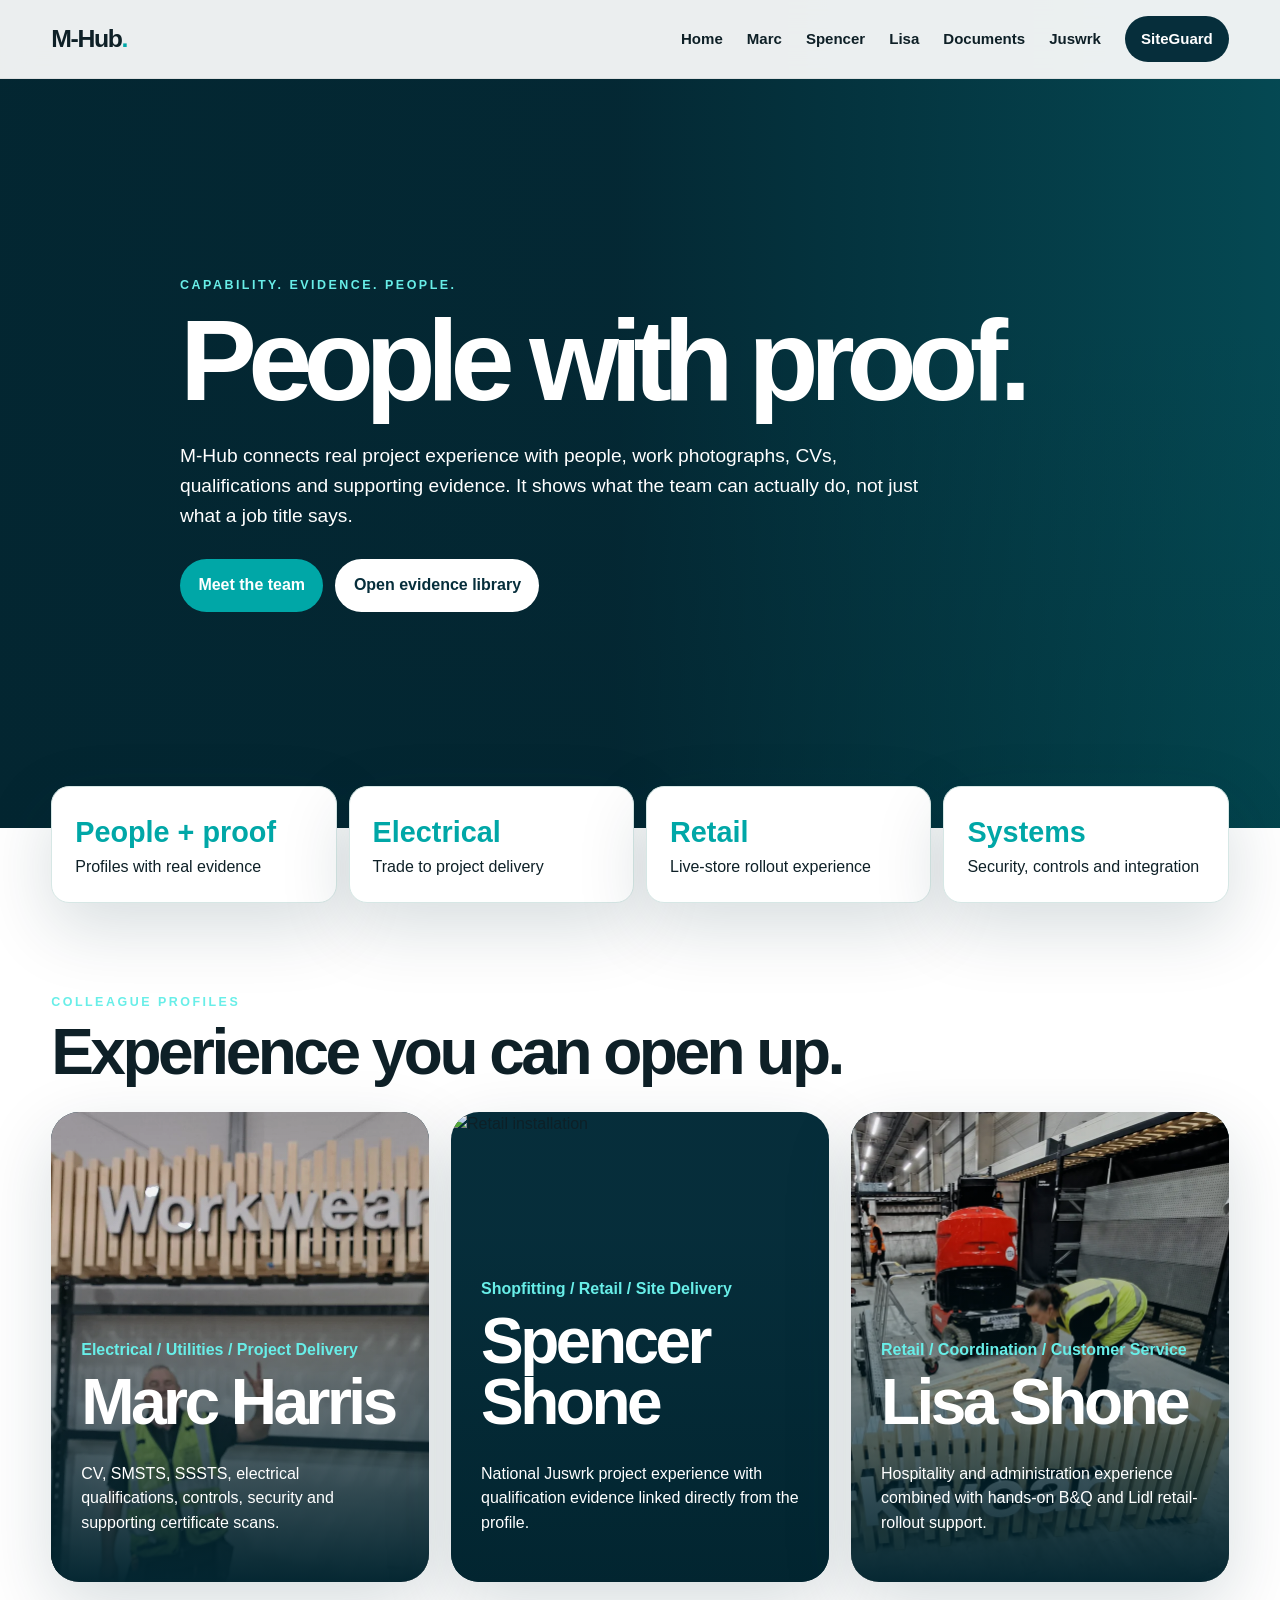
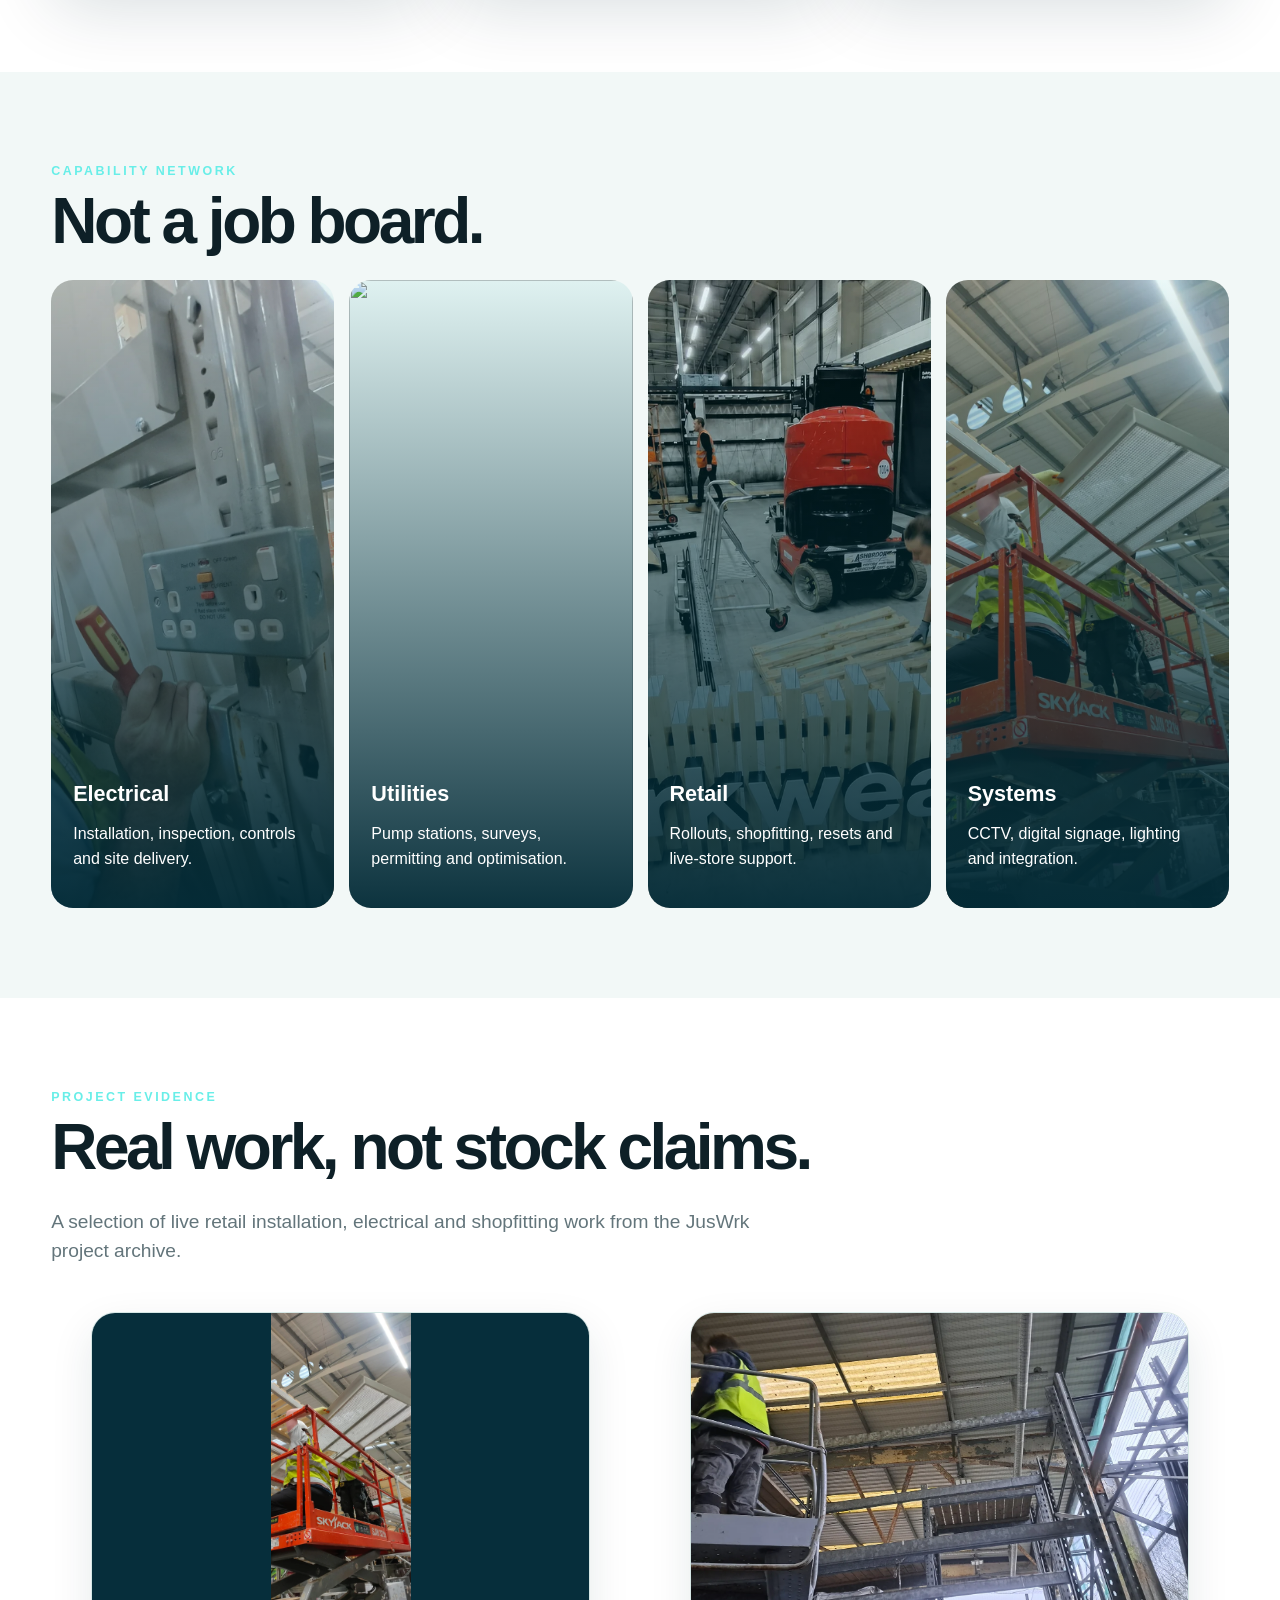
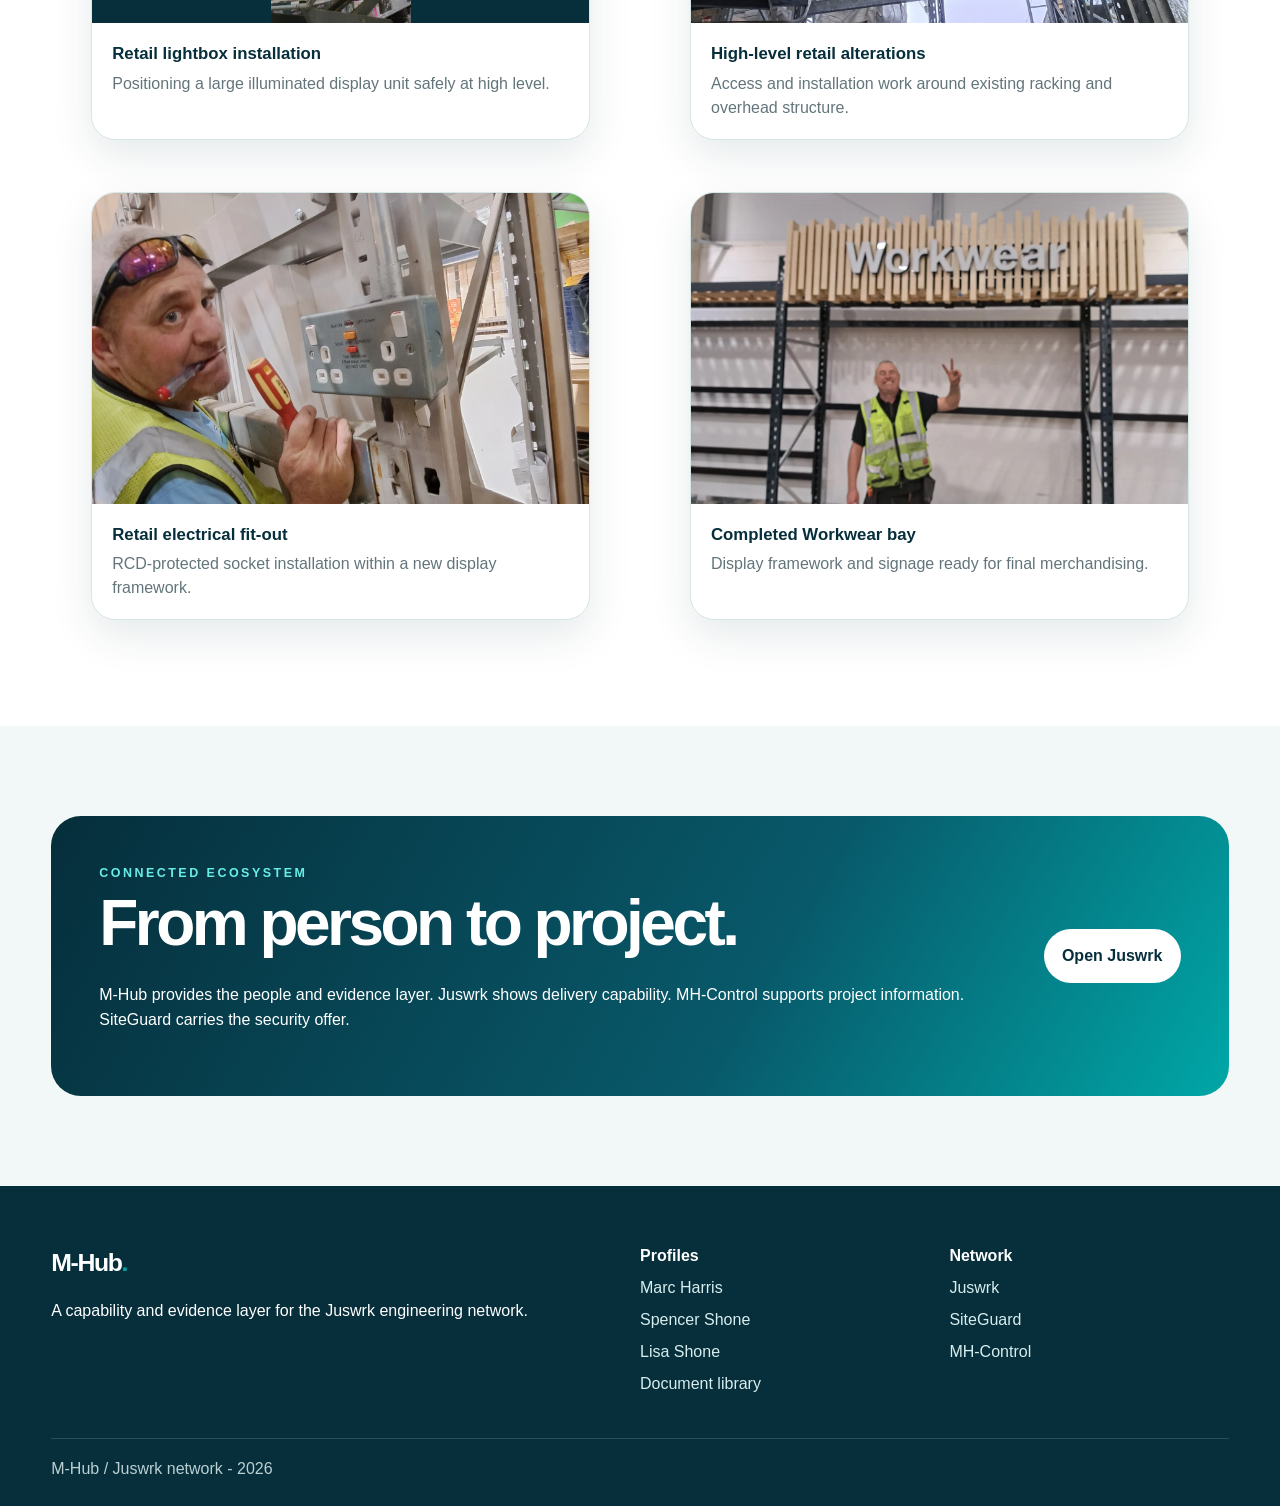
==== index.html @ 8c5bbaa4 "Add files via upload" ====
<!doctype html>
<html lang="en-GB">
<head>
  <meta charset="utf-8">
  <meta name="viewport" content="width=device-width,initial-scale=1">
  <title>People, Projects &amp; Evidence | M-Hub</title>
  <meta name="description" content="M-Hub connects real project experience, colleague profiles, CVs and verified qualification evidence.">
  <link rel="stylesheet" href="assets/css/site.css">
</head>
<body>
  <header>
    <div class="wrap">
      <nav>
        <a class="brand" href="index.html">M-Hub<b>.</b></a>
        <button class="menu" aria-label="Menu">Menu</button>
        <div class="navlinks">
          <a href="index.html">Home</a>
          <a href="marc-harris.html">Marc</a>
          <a href="spencer-shone.html">Spencer</a>
          <a href="lisa-shone.html">Lisa</a>
          <a href="documents.html">Documents</a>
          <a href="https://juswrk.github.io/">Juswrk</a>
          <a class="network" href="https://juswrk.github.io/siteguard/">SiteGuard</a>
        </div>
      </nav>
    </div>
  </header>

  <main>
    <section class="hero">
      <img src="assets/images/hero.jpg" alt="Engineering project work">
      <div class="wrap copy">
        <div class="eyebrow">Capability. Evidence. People.</div>
        <h1>People with proof.</h1>
        <p class="lead">M-Hub connects real project experience with people, work photographs, CVs, qualifications and supporting evidence. It shows what the team can actually do, not just what a job title says.</p>
        <div class="buttons">
          <a class="btn primary" href="#people">Meet the team</a>
          <a class="btn light" href="documents.html">Open evidence library</a>
        </div>
      </div>
    </section>

    <div class="wrap stats">
      <div class="stat"><b>People + proof</b>Profiles with real evidence</div>
      <div class="stat"><b>Electrical</b>Trade to project delivery</div>
      <div class="stat"><b>Retail</b>Live-store rollout experience</div>
      <div class="stat"><b>Systems</b>Security, controls and integration</div>
    </div>

    <section class="section" id="people">
      <div class="wrap">
        <div class="eyebrow">Colleague profiles</div>
        <h2>Experience you can open up.</h2>
        <div class="people">
          <a class="person" href="marc-harris.html">
            <img src="assets/images/workwear-bay-complete.webp" alt="Completed retail Workwear bay">
            <div class="personcopy">
              <div class="role">Electrical / Utilities / Project Delivery</div>
              <h2>Marc Harris</h2>
              <p>CV, SMSTS, SSSTS, electrical qualifications, controls, security and supporting certificate scans.</p>
            </div>
          </a>
          <a class="person" href="spencer-shone.html">
            <img src="assets/images/retail.jpg" alt="Retail installation">
            <div class="personcopy">
              <div class="role">Shopfitting / Retail / Site Delivery</div>
              <h2>Spencer Shone</h2>
              <p>National Juswrk project experience with qualification evidence linked directly from the profile.</p>
            </div>
          </a>
          <a class="person person-lisa" href="lisa-shone.html">
            <img src="assets/images/lisa-shopfitting.webp" alt="Lisa Shone working on a B&amp;Q shopfitting project">
            <div class="personcopy">
              <div class="role">Retail / Coordination / Customer Service</div>
              <h2>Lisa Shone</h2>
              <p>Hospitality and administration experience combined with hands-on B&amp;Q and Lidl retail-rollout support.</p>
            </div>
          </a>
        </div>
      </div>
    </section>

    <section class="section wash">
      <div class="wrap">
        <div class="eyebrow">Capability network</div>
        <h2>Not a job board.</h2>
        <div class="capgrid">
          <a class="cap" href="marc-harris.html"><img src="assets/images/electrical-socket-install.webp" alt="Retail electrical installation"><div><h3>Electrical</h3><p>Installation, inspection, controls and site delivery.</p></div></a>
          <a class="cap" href="marc-harris.html"><img src="assets/images/site.jpg" alt=""><div><h3>Utilities</h3><p>Pump stations, surveys, permitting and optimisation.</p></div></a>
          <a class="cap" href="lisa-shone.html"><img src="assets/images/lisa-shopfitting.webp" alt=""><div><h3>Retail</h3><p>Rollouts, shopfitting, resets and live-store support.</p></div></a>
          <a class="cap" href="marc-harris.html"><img src="assets/images/lightbox-install.webp" alt="High-level retail lightbox installation"><div><h3>Systems</h3><p>CCTV, digital signage, lighting and integration.</p></div></a>
        </div>
      </div>
    </section>

    <section class="section">
      <div class="wrap">
        <div class="eyebrow">Project evidence</div>
        <h2>Real work, not stock claims.</h2>
        <p class="lead" style="color:var(--muted)">A selection of live retail installation, electrical and shopfitting work from the JusWrk project archive.</p>
        <div class="work-gallery">
          <figure class="work-shot portrait">
            <img src="assets/images/lightbox-install.webp" alt="Project team installing a retail lightbox from a powered access platform">
            <figcaption><strong>Retail lightbox installation</strong>Positioning a large illuminated display unit safely at high level.</figcaption>
          </figure>
          <figure class="work-shot">
            <img src="assets/images/high-level-racking.webp" alt="Powered access work within retail racking">
            <figcaption><strong>High-level retail alterations</strong>Access and installation work around existing racking and overhead structure.</figcaption>
          </figure>
          <figure class="work-shot">
            <img src="assets/images/electrical-socket-install.webp" alt="RCD-protected socket installation during a retail fit-out">
            <figcaption><strong>Retail electrical fit-out</strong>RCD-protected socket installation within a new display framework.</figcaption>
          </figure>
          <figure class="work-shot">
            <img src="assets/images/workwear-bay-complete.webp" alt="Completed Workwear retail display bay">
            <figcaption><strong>Completed Workwear bay</strong>Display framework and signage ready for final merchandising.</figcaption>
          </figure>
        </div>
      </div>
    </section>

    <section class="section wash">
      <div class="wrap">
        <div class="band">
          <div>
            <div class="eyebrow">Connected ecosystem</div>
            <h2>From person to project.</h2>
            <p>M-Hub provides the people and evidence layer. Juswrk shows delivery capability. MH-Control supports project information. SiteGuard carries the security offer.</p>
          </div>
          <a class="btn light" href="https://juswrk.github.io/">Open Juswrk</a>
        </div>
      </div>
    </section>
  </main>

  <footer class="foot">
    <div class="wrap">
      <div class="footgrid">
        <div><div class="brand">M-Hub<b>.</b></div><p>A capability and evidence layer for the Juswrk engineering network.</p></div>
        <div><b>Profiles</b><a href="marc-harris.html">Marc Harris</a><a href="spencer-shone.html">Spencer Shone</a><a href="lisa-shone.html">Lisa Shone</a><a href="documents.html">Document library</a></div>
        <div><b>Network</b><a href="https://juswrk.github.io/">Juswrk</a><a href="https://juswrk.github.io/siteguard/">SiteGuard</a><a href="https://juswrk.github.io/mh-control/">MH-Control</a></div>
      </div>
      <div class="copyright">M-Hub / Juswrk network - 2026</div>
    </div>
  </footer>
  <script src="assets/js/site.js"></script>
</body>
</html>
---- assets/css/site.css ----
:root{--teal:#00a7a7;--teal2:#68eee8;--deep:#062e3b;--ink:#0e2027;--muted:#63757b;--paper:#fff;--wash:#f2f8f7;--line:#d6e7e5;--shadow:0 24px 70px rgba(4,45,57,.16)}
*{box-sizing:border-box}html{scroll-behavior:smooth}body{margin:0;font-family:Arial,Helvetica,sans-serif;color:var(--ink);background:var(--paper);line-height:1.55}a{text-decoration:none;color:inherit}img{display:block;width:100%}.wrap{width:min(1240px,92%);margin:auto}
header{position:fixed;z-index:50;left:0;right:0;top:0;background:rgba(255,255,255,.92);backdrop-filter:blur(16px);border-bottom:1px solid rgba(0,0,0,.06)}nav{height:78px;display:flex;align-items:center;justify-content:space-between;gap:24px}.brand{font-size:1.55rem;font-weight:900;letter-spacing:-.055em}.brand b{color:var(--teal)}.navlinks{display:flex;align-items:center;gap:24px;font-weight:800;font-size:.94rem}.navlinks a:hover{color:var(--teal)}.network{background:var(--deep);color:#fff;padding:.7rem 1rem;border-radius:999px}.menu{display:none;border:0;background:none;font-size:1.5rem}
.hero{min-height:92vh;position:relative;display:flex;align-items:flex-end;color:white;overflow:hidden;background:var(--deep)}.hero>img{position:absolute;inset:0;height:100%;object-fit:cover;filter:saturate(.9)}.hero:after{content:'';position:absolute;inset:0;background:linear-gradient(90deg,rgba(3,38,49,.97) 0%,rgba(3,38,49,.75) 48%,rgba(0,167,167,.22) 100%),linear-gradient(0deg,rgba(3,38,49,.8),transparent 60%)}.hero .copy{position:relative;z-index:2;padding:150px 0 90px;max-width:920px}.eyebrow{text-transform:uppercase;letter-spacing:.2em;font-size:.78rem;font-weight:900;color:var(--teal2)}h1{font-size:clamp(3.8rem,9vw,8.2rem);letter-spacing:-.075em;line-height:.84;margin:.15em 0 .28em}h2{font-size:clamp(2.25rem,5vw,4.6rem);letter-spacing:-.055em;line-height:.95;margin:.15em 0 .45em}h3{font-size:1.35rem;line-height:1.15;margin:.25em 0}.lead{font-size:1.2rem;max-width:760px}.buttons{display:flex;gap:12px;flex-wrap:wrap;margin-top:28px}.btn{display:inline-flex;align-items:center;gap:.45rem;padding:.9rem 1.15rem;border-radius:999px;font-weight:900}.primary{background:var(--teal);color:white}.light{background:white;color:var(--deep)}
.stats{position:relative;z-index:5;margin-top:-42px;display:grid;grid-template-columns:repeat(4,1fr);gap:12px}.stat{background:white;border:1px solid var(--line);border-radius:18px;padding:23px;box-shadow:var(--shadow)}.stat b{display:block;font-size:1.8rem;color:var(--teal)}.section{padding:90px 0}.wash{background:var(--wash)}.people{display:grid;grid-template-columns:1fr 1fr;gap:22px}.person{position:relative;min-height:520px;overflow:hidden;border-radius:28px;background:var(--deep);box-shadow:var(--shadow)}.person>img{position:absolute;height:100%;object-fit:cover}.person:after{content:'';position:absolute;inset:0;background:linear-gradient(0deg,rgba(2,37,48,.98),rgba(2,37,48,.05) 75%)}.personcopy{position:absolute;z-index:2;color:#fff;bottom:0;padding:30px}.person:hover>img{transform:scale(1.035);transition:.5s}.person .role{color:var(--teal2);font-weight:900}.capgrid{display:grid;grid-template-columns:repeat(4,1fr);gap:15px}.cap{min-height:290px;position:relative;border-radius:22px;overflow:hidden;color:white}.cap img{height:100%;object-fit:cover}.cap:after{content:'';position:absolute;inset:0;background:linear-gradient(0deg,rgba(3,43,55,.96),rgba(0,167,167,.08))}.cap div{position:absolute;z-index:2;left:22px;right:22px;bottom:20px}.band{background:linear-gradient(120deg,var(--deep),#08596a 60%,var(--teal));color:white;border-radius:30px;padding:48px;display:grid;grid-template-columns:1fr auto;gap:35px;align-items:center}
.subhero{padding:150px 0 72px;background:linear-gradient(120deg,var(--deep),#075767 65%,var(--teal));color:white}.profilegrid{display:grid;grid-template-columns:320px 1fr;gap:50px}.profilecard{border:1px solid var(--line);border-radius:25px;overflow:hidden;background:white;box-shadow:var(--shadow);position:sticky;top:100px}.profilecard img{aspect-ratio:1;object-fit:cover}.profilepad{padding:22px}.chips{display:flex;flex-wrap:wrap;gap:8px}.chip{padding:.4rem .7rem;background:var(--wash);border:1px solid var(--line);border-radius:999px;font-size:.82rem;font-weight:850}.timeline{border-left:3px solid var(--teal);padding-left:24px}.timeline article{margin:0 0 30px}.timeline small{font-weight:900;color:var(--teal)}
.docs{display:grid;grid-template-columns:repeat(3,1fr);gap:15px}.doc{border:1px solid var(--line);border-radius:20px;padding:22px;background:white;min-height:190px;display:flex;flex-direction:column;justify-content:space-between}.doc:hover{border-color:var(--teal);transform:translateY(-3px);box-shadow:0 12px 35px rgba(3,45,57,.1)}.type{font-size:.73rem;letter-spacing:.12em;font-weight:900;color:var(--teal);text-transform:uppercase}.featured{background:var(--deep);color:white;border-color:var(--deep)}.featured .type{color:var(--teal2)}.notice{background:#e8f7f5;border-left:4px solid var(--teal);padding:16px 18px;border-radius:8px}.foot{background:var(--deep);color:white;padding:58px 0 24px}.footgrid{display:grid;grid-template-columns:2fr 1fr 1fr;gap:30px}.foot a{display:block;color:#d7eeee;margin:.45rem 0}.copyright{border-top:1px solid rgba(255,255,255,.15);padding-top:18px;margin-top:34px;color:#bad0d3}
@media(max-width:900px){.navlinks{display:none;position:absolute;top:78px;left:0;right:0;background:white;padding:22px 4%;flex-direction:column;align-items:flex-start}.navlinks.open{display:flex}.menu{display:block}.stats,.capgrid{grid-template-columns:1fr 1fr}.people,.profilegrid,.band,.footgrid{grid-template-columns:1fr}.profilecard{position:static;max-width:420px}.docs{grid-template-columns:1fr 1fr}}@media(max-width:570px){.stats,.capgrid,.docs{grid-template-columns:1fr}.hero{min-height:82vh}.section{padding:68px 0}h1{font-size:3.7rem}}

/* v3 people-and-project refresh */
.people{grid-template-columns:repeat(3,minmax(0,1fr))}
.people .person{min-height:470px}
.person>img{transition:transform .5s ease}
.person-lisa>img{object-position:72% center}
.profilecard .work-profile{aspect-ratio:4/5;object-position:72% center}
.work-gallery{display:grid;grid-template-columns:repeat(2,minmax(0,1fr));gap:20px;margin-top:30px}
.work-shot{overflow:hidden;border-radius:24px;background:#fff;border:1px solid var(--line);box-shadow:0 16px 42px rgba(3,45,57,.1)}
.work-shot img{aspect-ratio:16/10;object-fit:cover}
.work-shot.portrait img{aspect-ratio:16/10;object-fit:contain;background:var(--deep)}
.work-shot figcaption{padding:18px 20px;color:var(--muted)}
.work-shot figcaption strong{display:block;color:var(--deep);font-size:1.05rem;margin-bottom:4px}
.gallery-note{border:2px dashed #aed7d3;border-radius:24px;padding:28px;display:flex;align-items:center;background:rgba(255,255,255,.62);color:var(--muted)}
@media(max-width:1050px){.people{grid-template-columns:1fr 1fr}.people .person:last-child{grid-column:1/-1}}
@media(max-width:900px){.people{grid-template-columns:1fr}.people .person:last-child{grid-column:auto}.work-gallery{grid-template-columns:1fr}}
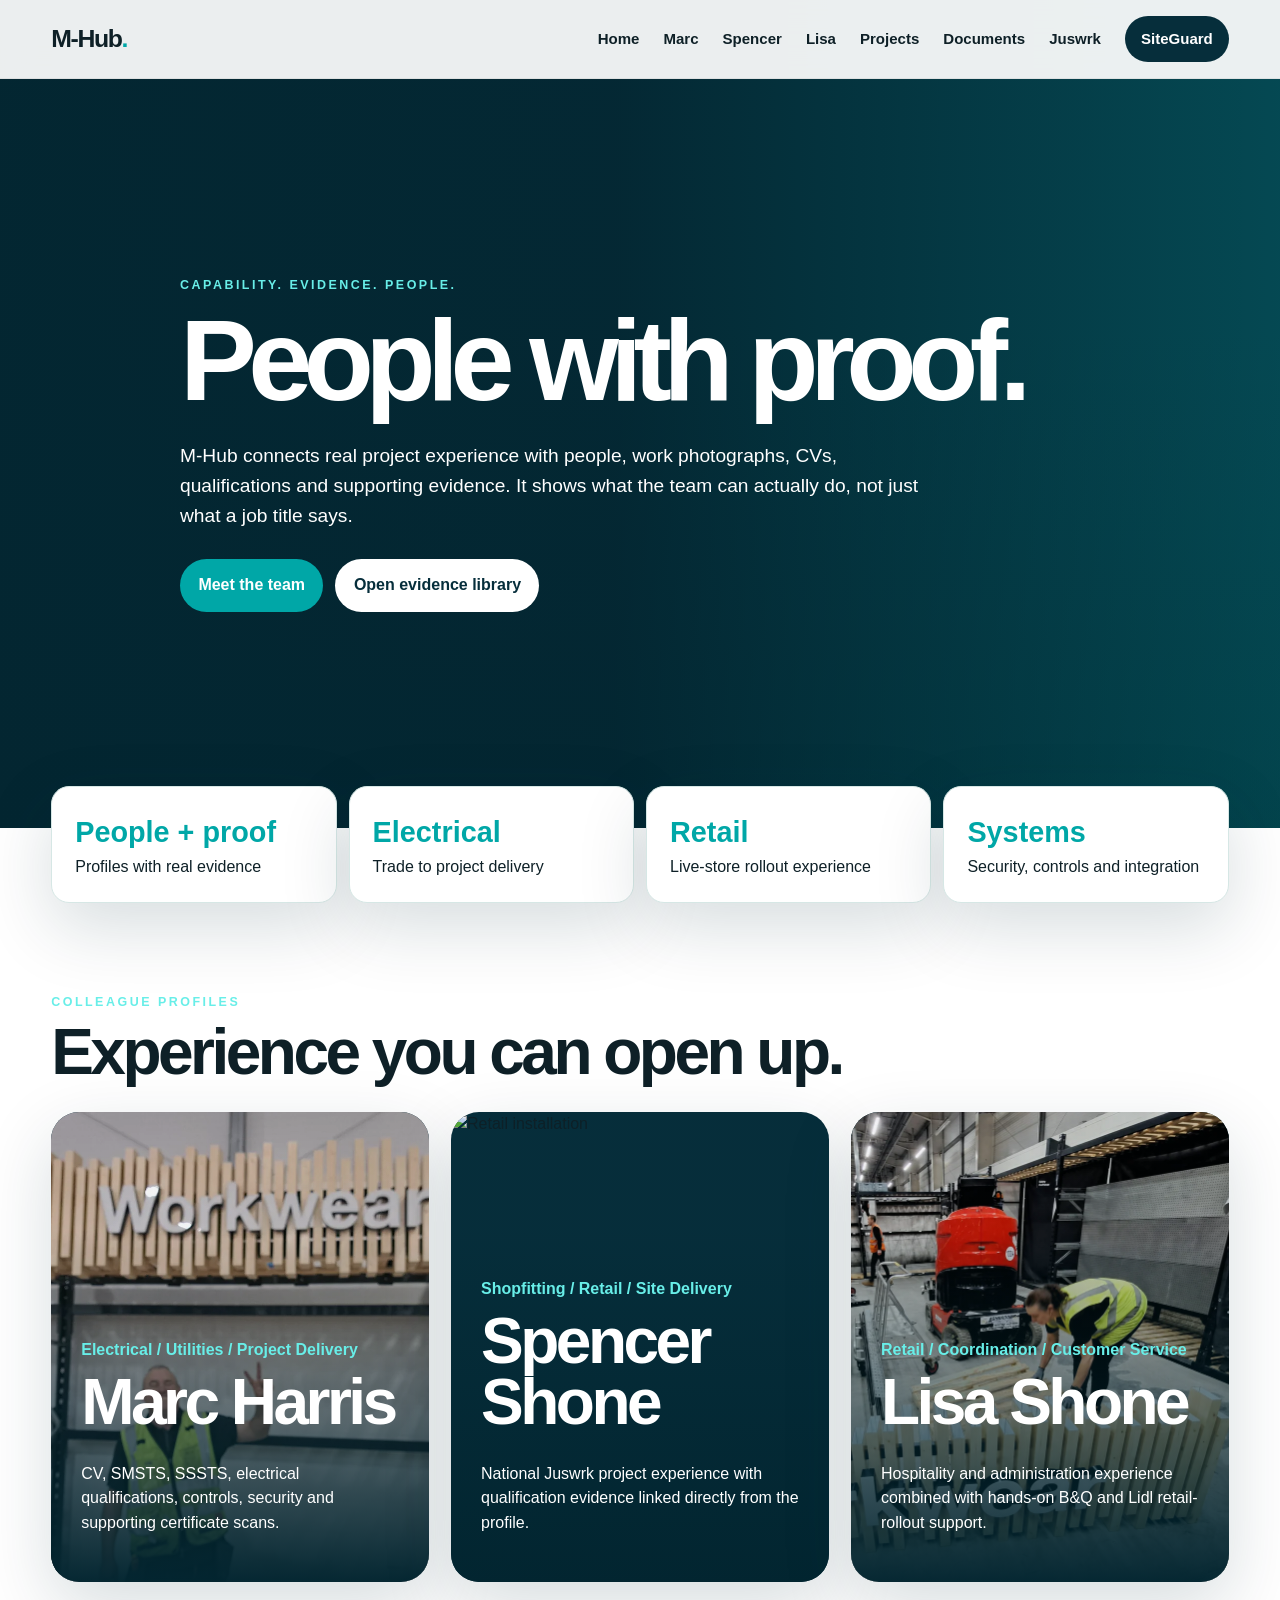
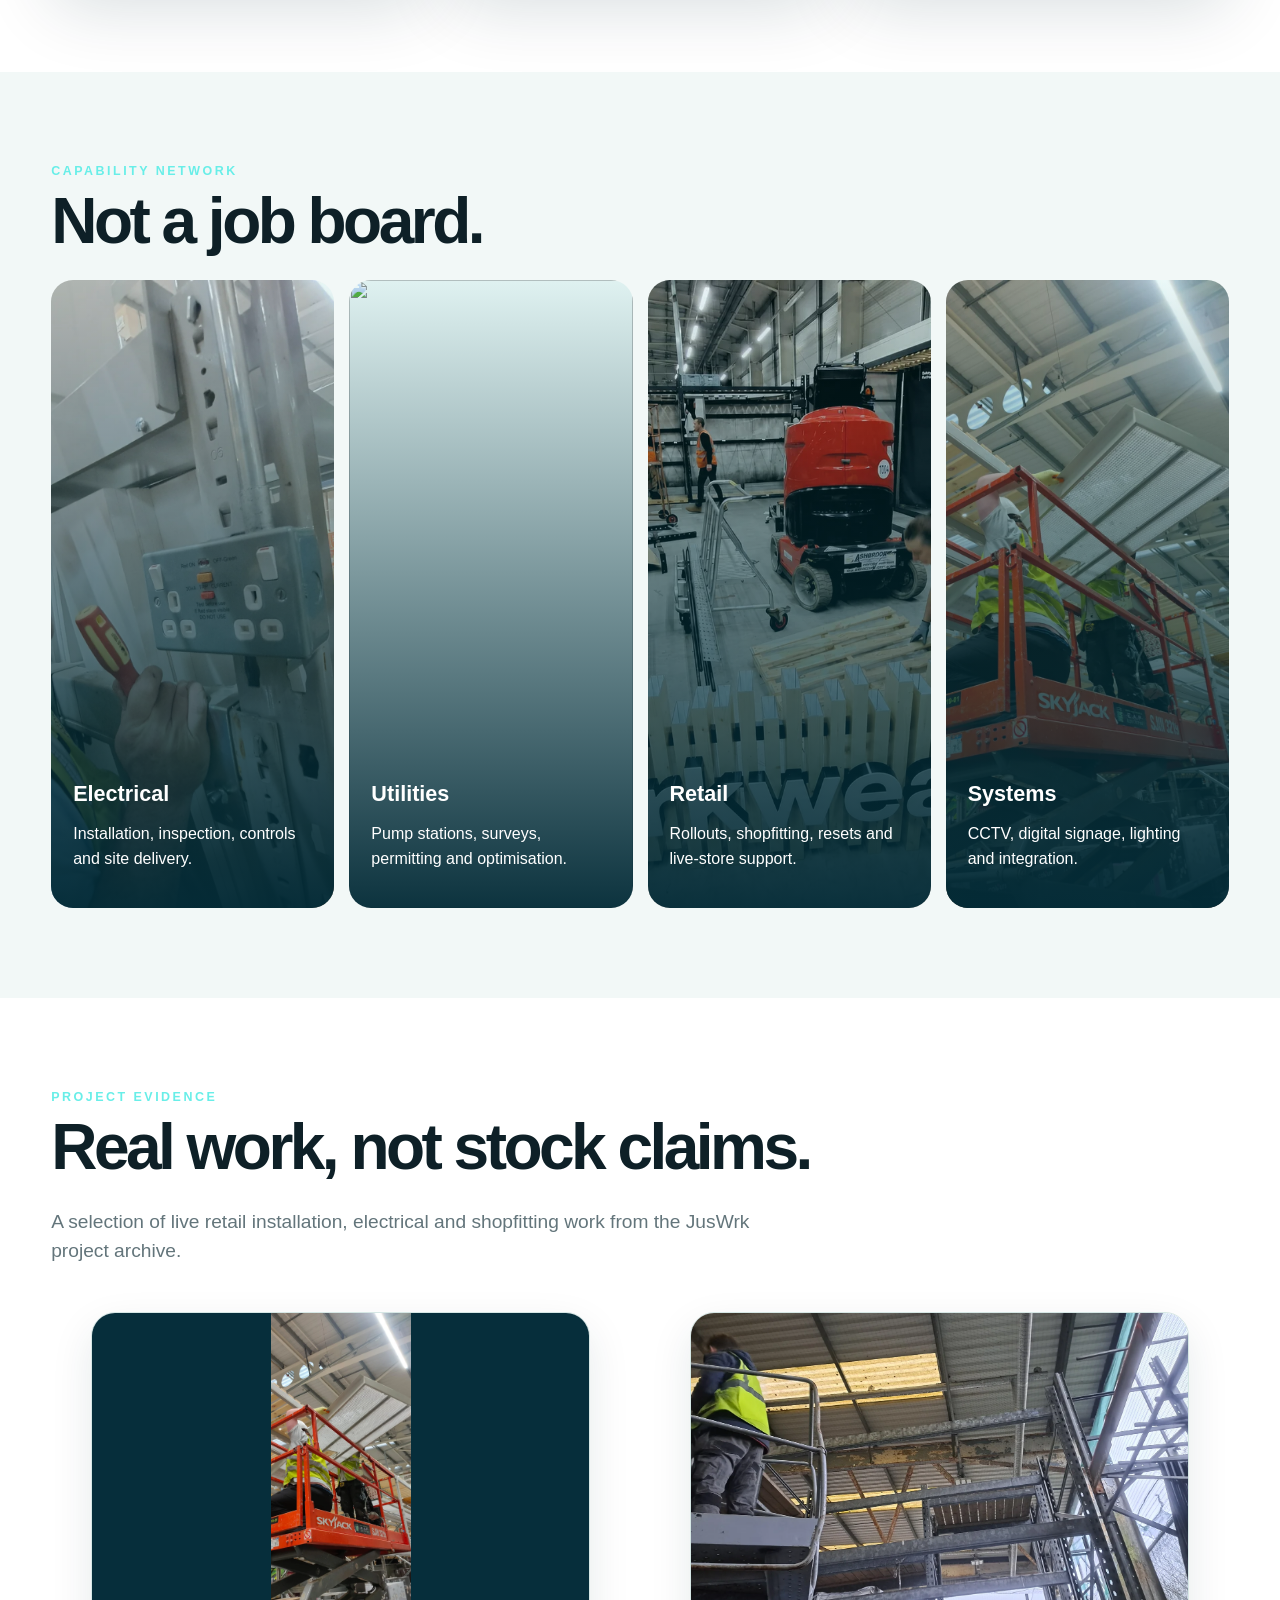
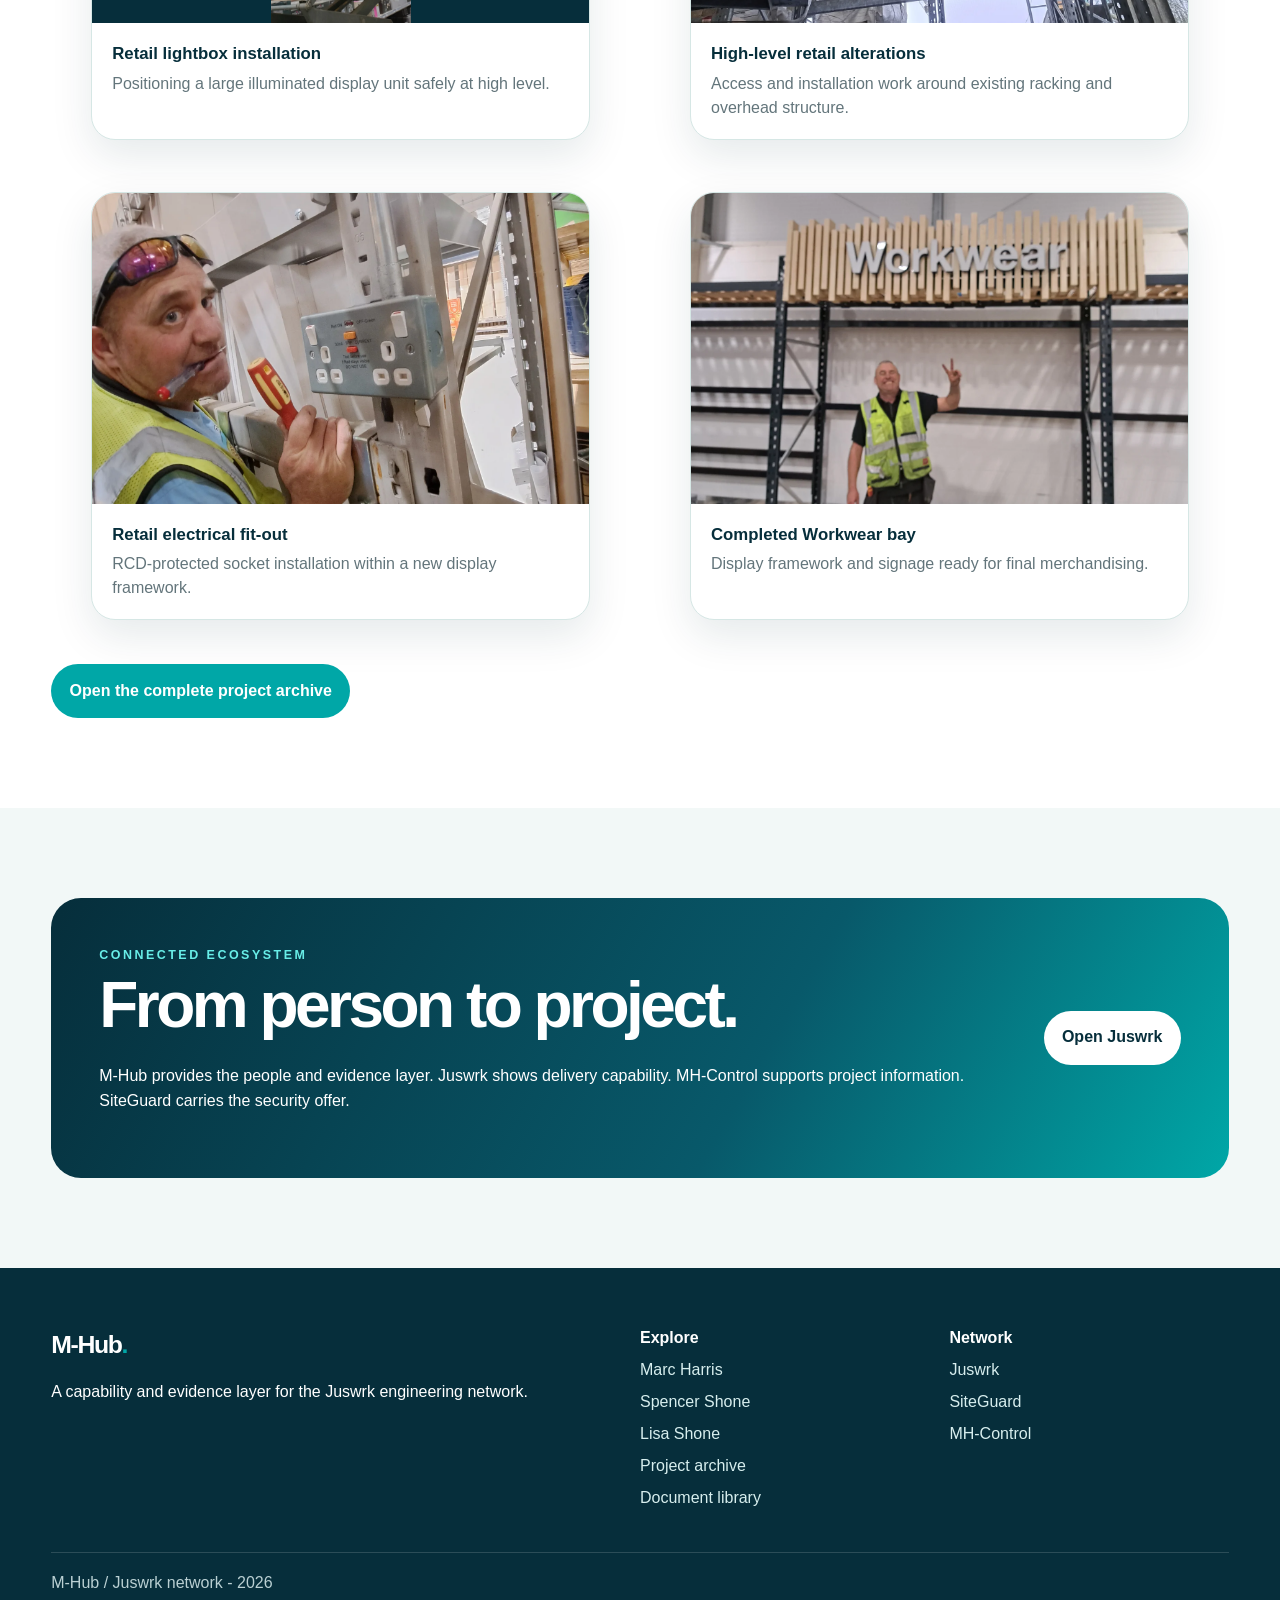
==== commit 65cfc546: "Add files via upload" ====
--- a/index.html
+++ b/index.html
@@ -1,4 +1,4 @@
-<!doctype html>
+﻿<!doctype html>
 <html lang="en-GB">
 <head>
   <meta charset="utf-8">
@@ -18,6 +18,7 @@
           <a href="marc-harris.html">Marc</a>
           <a href="spencer-shone.html">Spencer</a>
           <a href="lisa-shone.html">Lisa</a>
+          <a href="projects.html">Projects</a>
           <a href="documents.html">Documents</a>
           <a href="https://juswrk.github.io/">Juswrk</a>
           <a class="network" href="https://juswrk.github.io/siteguard/">SiteGuard</a>
@@ -116,6 +117,7 @@
             <figcaption><strong>Completed Workwear bay</strong>Display framework and signage ready for final merchandising.</figcaption>
           </figure>
         </div>
+        <div class="buttons"><a class="btn primary" href="projects.html">Open the complete project archive</a></div>
       </div>
     </section>
 
@@ -137,7 +139,7 @@
     <div class="wrap">
       <div class="footgrid">
         <div><div class="brand">M-Hub<b>.</b></div><p>A capability and evidence layer for the Juswrk engineering network.</p></div>
-        <div><b>Profiles</b><a href="marc-harris.html">Marc Harris</a><a href="spencer-shone.html">Spencer Shone</a><a href="lisa-shone.html">Lisa Shone</a><a href="documents.html">Document library</a></div>
+        <div><b>Explore</b><a href="marc-harris.html">Marc Harris</a><a href="spencer-shone.html">Spencer Shone</a><a href="lisa-shone.html">Lisa Shone</a><a href="projects.html">Project archive</a><a href="documents.html">Document library</a></div>
         <div><b>Network</b><a href="https://juswrk.github.io/">Juswrk</a><a href="https://juswrk.github.io/siteguard/">SiteGuard</a><a href="https://juswrk.github.io/mh-control/">MH-Control</a></div>
       </div>
       <div class="copyright">M-Hub / Juswrk network - 2026</div>
--- a/assets/css/site.css
+++ b/assets/css/site.css
@@ -21,5 +21,11 @@
 .work-shot figcaption{padding:18px 20px;color:var(--muted)}
 .work-shot figcaption strong{display:block;color:var(--deep);font-size:1.05rem;margin-bottom:4px}
 .gallery-note{border:2px dashed #aed7d3;border-radius:24px;padding:28px;display:flex;align-items:center;background:rgba(255,255,255,.62);color:var(--muted)}
+.project-group+.project-group{margin-top:76px;padding-top:70px;border-top:1px solid var(--line)}
+.project-grid{display:grid;grid-template-columns:repeat(3,minmax(0,1fr));gap:20px}
+.project-grid .work-shot img{aspect-ratio:4/3}
+.project-grid .work-shot.portrait img{aspect-ratio:4/3}
+.work-shot.compact img{object-fit:contain;background:var(--wash);padding:24px}
 @media(max-width:1050px){.people{grid-template-columns:1fr 1fr}.people .person:last-child{grid-column:1/-1}}
-@media(max-width:900px){.people{grid-template-columns:1fr}.people .person:last-child{grid-column:auto}.work-gallery{grid-template-columns:1fr}}
+@media(max-width:900px){.people{grid-template-columns:1fr}.people .person:last-child{grid-column:auto}.work-gallery{grid-template-columns:1fr}.project-grid{grid-template-columns:1fr 1fr}}
+@media(max-width:570px){.project-grid{grid-template-columns:1fr}}
